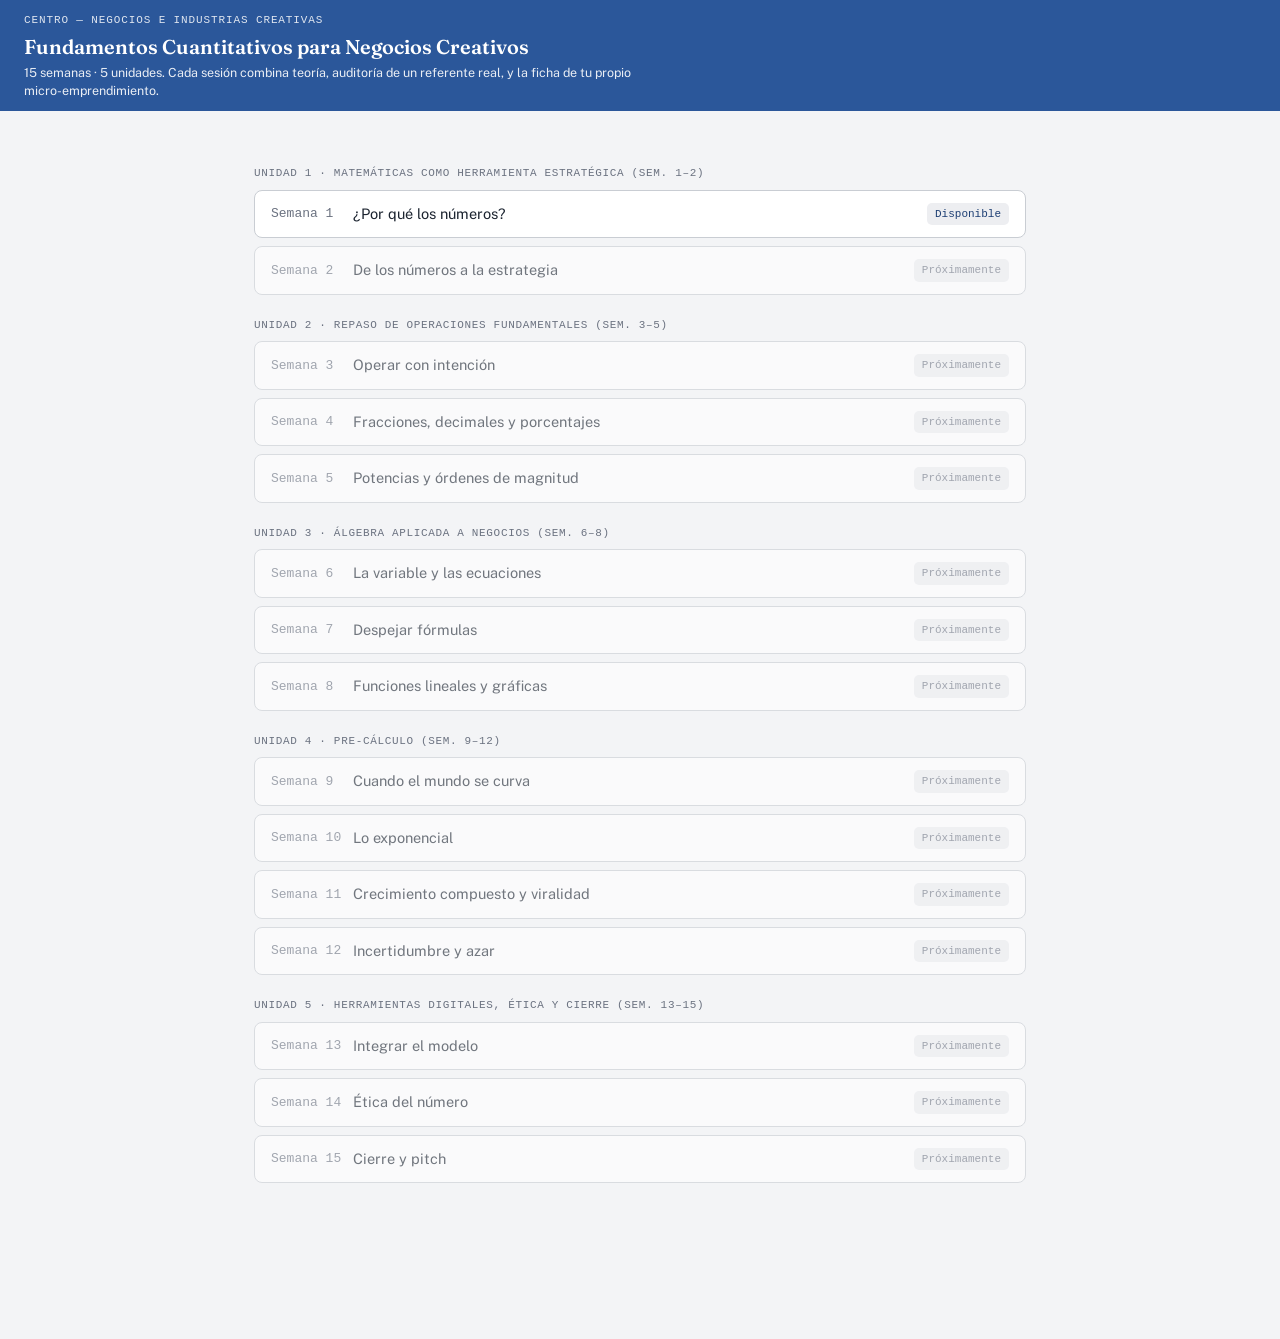
==== index.html @ 461d400e "first load" ====
<!DOCTYPE html>
<html lang="es">
<head>
<meta charset="UTF-8">
<meta name="viewport" content="width=device-width, initial-scale=1.0">
<title>Fundamentos Cuantitativos para Negocios Creativos</title>
<link rel="preconnect" href="https://fonts.googleapis.com">
<link href="https://fonts.googleapis.com/css2?family=Fraunces:opsz,wght@9..144,400;9..144,600;9..144,700&family=Public+Sans:wght@400;500;600&display=swap" rel="stylesheet">
<link rel="stylesheet" href="assets/styles.css">
<style>
  .landing-main{ max-width:820px; margin:0 auto; padding:32px 24px 60px; }
  .landing-header{ padding:22px 24px; }
  .unidad-label{
    font-family:'IBM Plex Mono',monospace;
    font-size:11px;
    letter-spacing:.06em;
    text-transform:uppercase;
    color:var(--gris-nota);
    margin:22px 0 8px;
  }
  .lista-semanas{ display:flex; flex-direction:column; gap:8px; }
  .semana-item{
    display:flex;
    align-items:center;
    justify-content:space-between;
    gap:12px;
    padding:12px 16px;
    background:#fff;
    border:1px solid var(--linea);
    border-radius:8px;
    text-decoration:none;
    color:var(--tinta);
    transition:border-color .15s ease;
  }
  .semana-item.disponible:hover{ border-color:var(--azul); }
  .semana-item .num{
    font-family:'IBM Plex Mono',monospace;
    color:var(--gris-nota);
    font-size:13px;
    min-width:70px;
  }
  .semana-item .titulo{ flex:1; font-size:14.5px; }
  .semana-item .estado{
    font-family:'IBM Plex Mono',monospace;
    font-size:11px;
    padding:3px 8px;
    border-radius:5px;
  }
  .estado.listo{ background:var(--nota-fondo); color:var(--azul-oscuro); }
  .estado.pendiente{ background:var(--nota-fondo); color:var(--gris-nota); }
  .semana-item.pendiente{ cursor:default; opacity:.6; pointer-events:none; }
</style>
</head>
<body>

<header class="top landing-header">
  <div class="eyebrow">CENTRO — Negocios e Industrias Creativas</div>
  <h1>Fundamentos Cuantitativos para Negocios Creativos</h1>
  <div class="sub">15 semanas · 5 unidades. Cada sesión combina teoría, auditoría de un referente real, y la ficha de tu propio micro-emprendimiento.</div>
</header>

<main class="landing-main">

  <div class="unidad-label">Unidad 1 · Matemáticas como herramienta estratégica (sem. 1–2)</div>
  <div class="lista-semanas">
    <a href="semana-01/index.html" class="semana-item disponible">
      <span class="num">Semana 1</span>
      <span class="titulo">¿Por qué los números?</span>
      <span class="estado listo">Disponible</span>
    </a>
    <div class="semana-item pendiente">
      <span class="num">Semana 2</span>
      <span class="titulo">De los números a la estrategia</span>
      <span class="estado pendiente">Próximamente</span>
    </div>
  </div>

  <div class="unidad-label">Unidad 2 · Repaso de operaciones fundamentales (sem. 3–5)</div>
  <div class="lista-semanas">
    <div class="semana-item pendiente"><span class="num">Semana 3</span><span class="titulo">Operar con intención</span><span class="estado pendiente">Próximamente</span></div>
    <div class="semana-item pendiente"><span class="num">Semana 4</span><span class="titulo">Fracciones, decimales y porcentajes</span><span class="estado pendiente">Próximamente</span></div>
    <div class="semana-item pendiente"><span class="num">Semana 5</span><span class="titulo">Potencias y órdenes de magnitud</span><span class="estado pendiente">Próximamente</span></div>
  </div>

  <div class="unidad-label">Unidad 3 · Álgebra aplicada a negocios (sem. 6–8)</div>
  <div class="lista-semanas">
    <div class="semana-item pendiente"><span class="num">Semana 6</span><span class="titulo">La variable y las ecuaciones</span><span class="estado pendiente">Próximamente</span></div>
    <div class="semana-item pendiente"><span class="num">Semana 7</span><span class="titulo">Despejar fórmulas</span><span class="estado pendiente">Próximamente</span></div>
    <div class="semana-item pendiente"><span class="num">Semana 8</span><span class="titulo">Funciones lineales y gráficas</span><span class="estado pendiente">Próximamente</span></div>
  </div>

  <div class="unidad-label">Unidad 4 · Pre-cálculo (sem. 9–12)</div>
  <div class="lista-semanas">
    <div class="semana-item pendiente"><span class="num">Semana 9</span><span class="titulo">Cuando el mundo se curva</span><span class="estado pendiente">Próximamente</span></div>
    <div class="semana-item pendiente"><span class="num">Semana 10</span><span class="titulo">Lo exponencial</span><span class="estado pendiente">Próximamente</span></div>
    <div class="semana-item pendiente"><span class="num">Semana 11</span><span class="titulo">Crecimiento compuesto y viralidad</span><span class="estado pendiente">Próximamente</span></div>
    <div class="semana-item pendiente"><span class="num">Semana 12</span><span class="titulo">Incertidumbre y azar</span><span class="estado pendiente">Próximamente</span></div>
  </div>

  <div class="unidad-label">Unidad 5 · Herramientas digitales, ética y cierre (sem. 13–15)</div>
  <div class="lista-semanas">
    <div class="semana-item pendiente"><span class="num">Semana 13</span><span class="titulo">Integrar el modelo</span><span class="estado pendiente">Próximamente</span></div>
    <div class="semana-item pendiente"><span class="num">Semana 14</span><span class="titulo">Ética del número</span><span class="estado pendiente">Próximamente</span></div>
    <div class="semana-item pendiente"><span class="num">Semana 15</span><span class="titulo">Cierre y pitch</span><span class="estado pendiente">Próximamente</span></div>
  </div>

</main>

</body>
</html>
---- assets/styles.css ----
/* Fundamentos Cuantitativos para Negocios Creativos — CENTRO */
/* Estilos compartidos de marca para todas las sesiones */

:root{
    --azul:#2B579A;
    --azul-oscuro:#1D3E73;
    --naranja:#E8792F;
    --naranja-oscuro:#C9601D;
    --tinta:#1C2430;
    --papel:#F3F4F6;
    --papel-carta:#FFFFFF;
    --linea:#C9CDD3;
    --gris-nota:#6B7280;
    --nota-fondo:#EDEEF1;
    --radio:10px;
  }
  *{box-sizing:border-box;}
  body{
    margin:0;
    background:var(--papel);
    color:var(--tinta);
    font-family:'Public Sans',sans-serif;
    line-height:1.5;
    padding-bottom:96px;
  }
  h1,h2,h3{
    font-family:'Fraunces',serif;
    font-weight:600;
    margin:0 0 .4em 0;
    color:var(--azul-oscuro);
  }
  .num{ font-family:'IBM Plex Mono',monospace; }

  /* ---------- Header ---------- */
  header.top{
    background:var(--azul);
    color:#fff;
    padding:12px 24px 10px;
  }
  header.top .eyebrow{
    font-family:'IBM Plex Mono',monospace;
    font-size:11px;
    letter-spacing:.08em;
    text-transform:uppercase;
    opacity:.85;
    margin-bottom:3px;
  }
  header.top h1{ color:#fff; font-size:20px; margin-bottom:2px;}
  header.top .sub{ font-size:12.5px; opacity:.9; max-width:640px;}
  .alumno-field{
    margin-top:8px;
    display:flex;
    align-items:center;
    gap:8px;
    flex-wrap:wrap;
  }
  .alumno-field label{ font-size:13px; opacity:.9;}
  .alumno-field input{
    background:rgba(255,255,255,.12);
    border:1px solid rgba(255,255,255,.4);
    border-radius:6px;
    padding:7px 10px;
    color:#fff;
    font-family:'Public Sans',sans-serif;
    font-size:14px;
    min-width:220px;
  }
  .alumno-field input::placeholder{ color:rgba(255,255,255,.65);}

  /* ---------- Tabs ---------- */
  nav.tabs{
    display:flex;
    gap:4px;
    padding:0 24px;
    background:var(--azul);
    border-bottom:3px solid var(--naranja);
  }
  nav.tabs button{
    font-family:'Fraunces',serif;
    font-size:14px;
    font-weight:600;
    padding:8px 16px;
    background:rgba(255,255,255,.08);
    color:rgba(255,255,255,.75);
    border:none;
    border-radius:8px 8px 0 0;
    cursor:pointer;
    transition:background .15s ease,color .15s ease;
  }
  nav.tabs button.active{
    background:var(--papel);
    color:var(--azul-oscuro);
  }
  nav.tabs button:focus-visible{ outline:3px solid var(--naranja); outline-offset:-3px;}

  .progreso-bar{
    padding:6px 24px;
    background:#fff;
    border-bottom:1px solid var(--linea);
    display:flex;
    align-items:center;
    gap:10px;
    font-family:'IBM Plex Mono',monospace;
    font-size:12px;
    color:var(--gris-nota);
  }
  .progreso-track{
    flex:1;
    max-width:220px;
    height:6px;
    background:var(--linea);
    border-radius:99px;
    overflow:hidden;
  }
  .progreso-fill{
    height:100%;
    background:var(--naranja);
    transition:width .3s ease;
  }

  main{ max-width:1080px; margin:0 auto; padding:16px 24px 0;}
  section.panel{ display:none; }
  section.panel.active{ display:block; }

  .grid-two{
    display:grid;
    grid-template-columns:1fr 1fr;
    gap:14px;
    align-items:start;
  }
  @media (max-width:820px){
    .grid-two{ grid-template-columns:1fr; }
  }

  .grid-two-parejo{ align-items:stretch; }
  .grid-two-parejo .card{ display:flex; flex-direction:column; }

  .card{
    background:var(--papel-carta);
    border:1px solid var(--linea);
    border-radius:var(--radio);
    padding:13px 16px;
  }
  .card h3{ font-size:15px; margin-bottom:6px; }
  .card .fuente{
    font-size:11.5px;
    color:var(--gris-nota);
    font-style:italic;
    margin-top:7px;
    border-top:1px dashed var(--linea);
    padding-top:6px;
  }
  .card .fuente a{ color:var(--azul); font-style:normal; }
  .card p{ margin:0 0 6px 0; font-size:13.5px;}

  .ejemplo-tag{
    display:inline-block;
    font-family:'IBM Plex Mono',monospace;
    font-size:10.5px;
    letter-spacing:.05em;
    text-transform:uppercase;
    background:var(--nota-fondo);
    color:var(--gris-nota);
    padding:2px 7px;
    border-radius:5px;
  }

  label.field-label{
    display:block;
    font-size:13px;
    font-weight:600;
    margin:9px 0 4px;
    color:var(--azul-oscuro);
  }
  label.field-label .hint{
    display:block;
    font-weight:400;
    font-size:12.5px;
    color:var(--gris-nota);
    margin-top:2px;
  }
  input[type="text"], input[type="number"], textarea{
    width:100%;
    border:1px solid var(--linea);
    border-radius:7px;
    padding:9px 11px;
    font-family:'Public Sans',sans-serif;
    font-size:14.5px;
    color:var(--tinta);
    background:#fff;
  }
  textarea{ min-height:64px; resize:vertical; }
  input:focus-visible, textarea:focus-visible, button:focus-visible{
    outline:3px solid var(--naranja);
    outline-offset:1px;
  }

  input[type="range"]{
    width:100%;
    accent-color:var(--azul);
    margin-top:4px;
  }
  .slider-row{ margin:8px 0;}
  .slider-row .valores{
    display:flex;
    justify-content:space-between;
    font-family:'IBM Plex Mono',monospace;
    font-size:13px;
    color:var(--azul-oscuro);
    margin-bottom:2px;
  }
  .slider-row .banda{
    font-size:11px;
    color:var(--gris-nota);
    margin-top:2px;
  }

  /* ---------- Ticket / recibo ---------- */
  .ticket-wrap{ margin-top:10px; }
  .ticket{
    background:#fff;
    border:1px solid var(--linea);
    border-radius:2px;
    padding:12px 14px 10px;
    font-family:'IBM Plex Mono',monospace;
    font-size:13px;
    position:relative;
    box-shadow:0 2px 0 rgba(0,0,0,.03);
  }
  .ticket::before{
    content:"";
    position:absolute;
    top:-1px; left:0; right:0; height:8px;
    background-image:radial-gradient(circle at 6px 4px, var(--papel) 4px, transparent 4.5px);
    background-size:12px 8px;
    background-repeat:repeat-x;
  }
  .ticket .titulo-ticket{
    text-align:center;
    font-weight:600;
    letter-spacing:.06em;
    text-transform:uppercase;
    font-size:12px;
    color:var(--azul-oscuro);
    margin-bottom:10px;
  }
  .ticket .fila{
    display:flex;
    justify-content:space-between;
    padding:3px 0;
  }
  .ticket .fila.total{
    border-top:1px dashed var(--linea);
    margin-top:6px;
    padding-top:8px;
    font-weight:600;
    color:var(--naranja-oscuro);
  }
  .ticket .formula{
    font-size:11.5px;
    color:var(--gris-nota);
    text-align:center;
    margin-top:10px;
    font-family:'Public Sans',sans-serif;
    font-style:italic;
  }

  /* ---------- Desplegable de material de referencia ---------- */
  .ref-colapsable{ cursor:default; }
  .ref-colapsable summary{
    cursor:pointer;
    list-style:none;
    font-family:'Fraunces',serif;
    font-weight:600;
    font-size:15px;
    color:var(--azul-oscuro);
    display:flex;
    align-items:center;
    gap:8px;
    padding:2px 0;
  }
  .ref-colapsable summary::-webkit-details-marker{ display:none; }
  .ref-colapsable summary::before{
    content:"▸";
    color:var(--naranja);
    font-size:13px;
    transition:transform .15s ease;
  }
  .ref-colapsable[open] summary::before{ transform:rotate(90deg); }
  .ref-colapsable .resumen-corto{
    font-family:'Public Sans',sans-serif;
    font-weight:400;
    font-size:12.5px;
    color:var(--gris-nota);
  }
  .ref-colapsable .ref-contenido{ margin-top:8px; }

  /* ---------- Ícono de advertencia con tooltip ---------- */
  .warning-icon{
    display:none;
    position:relative;
    margin-left:6px;
    color:var(--naranja-oscuro);
    cursor:help;
    font-size:13px;
  }
  .warning-icon.visible{ display:inline-block; }
  .warning-icon .tooltip-texto{
    visibility:hidden;
    opacity:0;
    position:absolute;
    right:0;
    top:130%;
    width:220px;
    background:#fff;
    border:1px solid var(--linea);
    border-radius:6px;
    padding:8px 10px;
    font-size:12px;
    line-height:1.4;
    color:var(--tinta);
    font-family:'Public Sans',sans-serif;
    font-weight:400;
    text-align:left;
    box-shadow:0 4px 12px rgba(0,0,0,.15);
    z-index:30;
    transition:opacity .15s ease;
  }
  .warning-icon:hover .tooltip-texto,
  .warning-icon:focus .tooltip-texto{
    visibility:visible;
    opacity:1;
  }

  .reflexion-card{ margin-top:12px; }

  /* ---------- Tres tickets, en fila horizontal ---------- */
  .tickets-trio{
    display:grid;
    grid-template-columns:1fr 1.15fr 1fr;
    gap:10px;
    align-items:start;
    margin-top:8px;
  }
  @media (max-width:820px){
    .tickets-trio{ grid-template-columns:1fr; }
  }
  .ticket-fijo{ opacity:.88; }
  .ticket-fijo .titulo-ticket{ color:var(--gris-nota); }
  .ticket-editable{ border-color:var(--azul); box-shadow:0 0 0 2px rgba(43,87,154,.08); }
  .ticket-caption{
    font-size:12px;
    color:var(--gris-nota);
    margin:5px 4px 0;
    text-align:center;
    font-style:italic;
  }

  .grafica-columna{ display:flex; flex-direction:column; gap:10px; }

  /* ---------- Gráfico de barras ---------- */
  .barchart{ width:100%; height:auto; }
  .bar-label{
    font-family:'Public Sans',sans-serif;
    font-size:11px;
    fill:var(--tinta);
  }
  .bar-value{
    font-family:'IBM Plex Mono',monospace;
    font-size:11px;
    font-weight:600;
    fill:var(--azul-oscuro);
    text-anchor:end;
  }
  .bar-track{ fill:var(--nota-fondo); }
  .bar-fill-fijo{ fill:var(--gris-nota); opacity:.55; }
  .bar-fill-editable{ fill:var(--azul); }

  /* ---------- Gauge ---------- */
  .gauge-wrap{ margin:0; }
  .gauge-etiquetas{
    display:flex;
    justify-content:space-between;
    font-size:12px;
    color:var(--gris-nota);
    margin-bottom:4px;
  }
  .gauge-track{
    position:relative;
    height:10px;
    background:var(--nota-fondo);
    border:1px solid var(--linea);
    border-radius:99px;
  }
  .gauge-marcador{
    position:absolute;
    top:-4px;
    width:18px; height:18px;
    border-radius:50%;
    background:var(--azul);
    border:2px solid #fff;
    box-shadow:0 1px 4px rgba(0,0,0,.25);
    transform:translateX(-50%);
    transition:left .2s ease;
  }
  .gauge-fuera{
    font-size:12px;
    color:var(--naranja-oscuro);
    margin-top:6px;
    text-align:center;
    min-height:16px;
  }

  /* ---------- Botón flotante ---------- */
  .fab{
    position:fixed;
    bottom:22px; right:22px;
    background:var(--naranja);
    color:#fff;
    border:none;
    border-radius:99px;
    padding:14px 22px;
    font-family:'Fraunces',serif;
    font-weight:600;
    font-size:15px;
    cursor:pointer;
    box-shadow:0 6px 16px rgba(232,121,47,.4);
    display:flex;
    align-items:center;
    gap:8px;
    transition:transform .15s ease, background .15s ease;
  }
  .fab:hover{ background:var(--naranja-oscuro); transform:translateY(-1px); }

  .footer-nota{
    text-align:center;
    font-size:12px;
    color:var(--gris-nota);
    padding:26px 24px 8px;
  }

  /* ---------- Acordeón ---------- */
  .acordeon{
    max-width:1080px;
    margin:36px auto 0;
    padding:0 24px;
  }
  .acordeon details{
    background:#fff;
    border:1px solid var(--linea);
    border-radius:var(--radio);
    margin-bottom:10px;
    padding:2px 16px;
  }
  .acordeon summary{
    font-family:'Fraunces',serif;
    font-weight:600;
    font-size:15px;
    color:var(--azul-oscuro);
    padding:12px 0;
    cursor:pointer;
    list-style:none;
    display:flex;
    align-items:center;
    gap:8px;
  }
  .acordeon summary::-webkit-details-marker{ display:none; }
  .acordeon summary::before{
    content:"+";
    color:var(--naranja);
    font-size:18px;
    width:16px;
  }
  .acordeon details[open] summary::before{ content:"–"; }
  .acordeon-contenido{
    padding:0 0 16px;
    font-size:14px;
  }
  .rubrica-tabla{
    width:100%;
    border-collapse:collapse;
    margin-top:10px;
    font-size:13px;
  }
  .rubrica-tabla th, .rubrica-tabla td{
    border:1px solid var(--linea);
    padding:8px 10px;
    text-align:left;
    vertical-align:top;
  }
  .rubrica-tabla th{
    background:var(--nota-fondo);
    color:var(--azul-oscuro);
    font-family:'Public Sans',sans-serif;
  }
  .bib-lista{
    margin:8px 0 0;
    padding-left:20px;
    font-size:13.5px;
  }
  .bib-lista li{ margin-bottom:6px; }
  .bib-lista a{ color:var(--azul); }

  @media (prefers-reduced-motion: reduce){
    *{ transition:none !important; }
  }
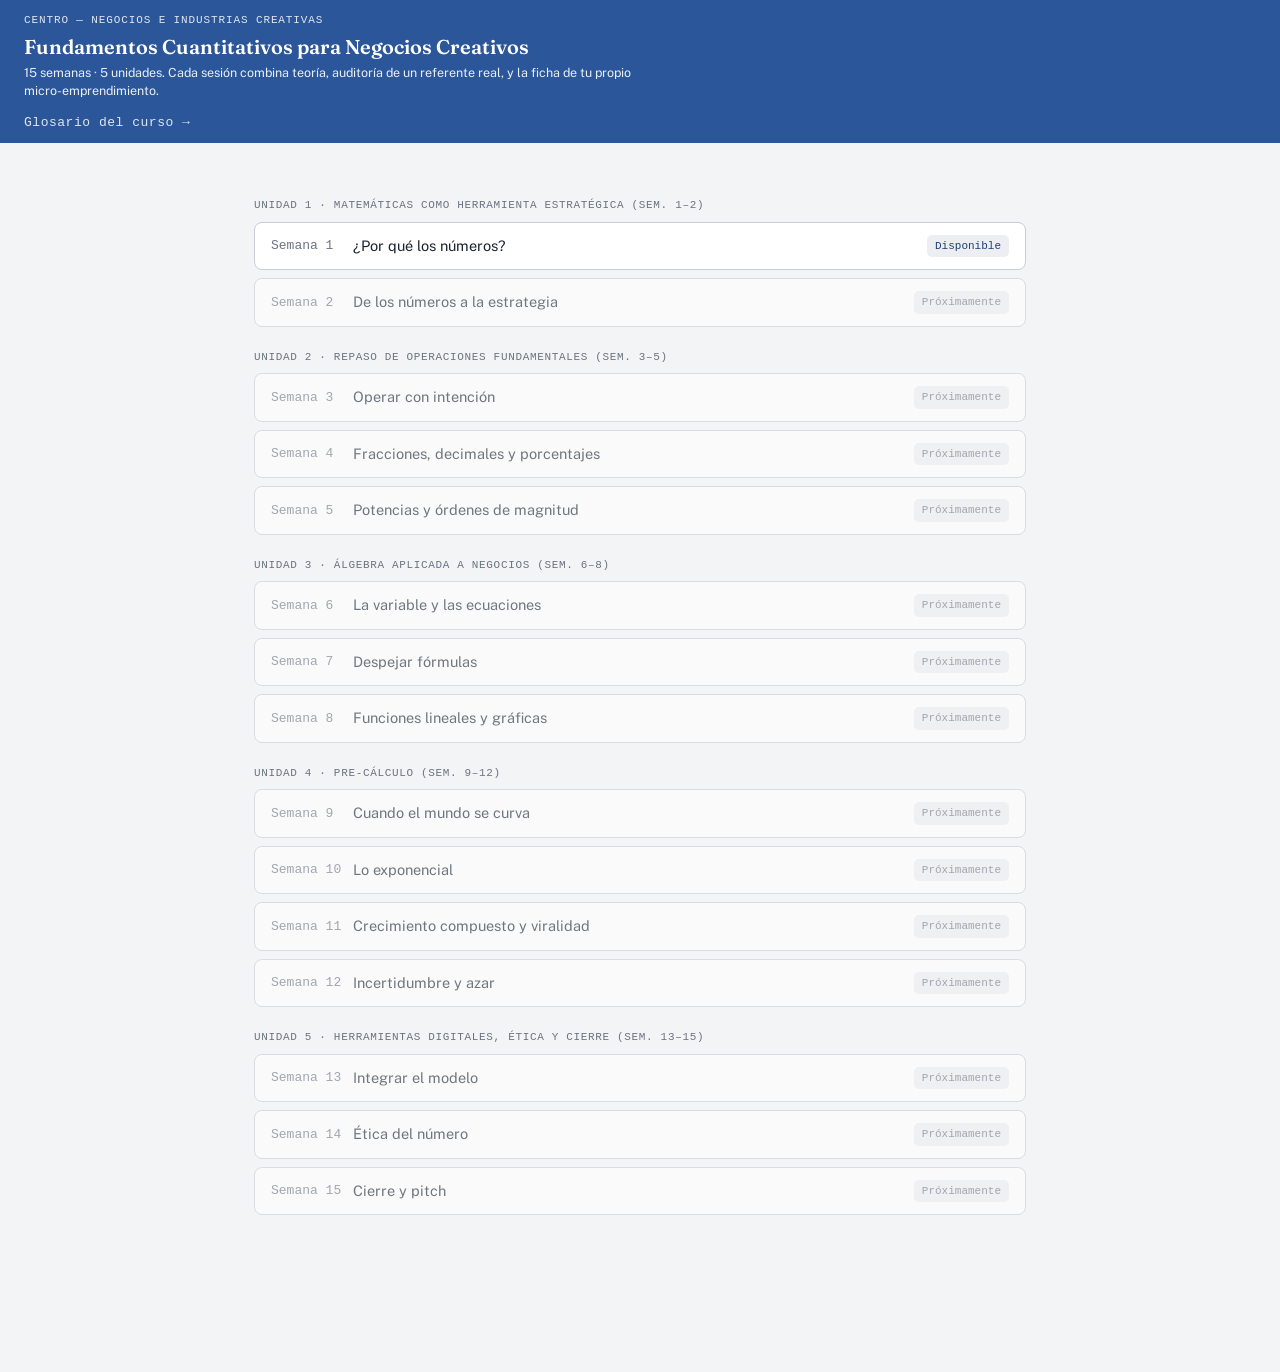
==== commit 0efedb67: "config" ====
--- a/index.html
+++ b/index.html
@@ -49,6 +49,19 @@
   .estado.listo{ background:var(--nota-fondo); color:var(--azul-oscuro); }
   .estado.pendiente{ background:var(--nota-fondo); color:var(--gris-nota); }
   .semana-item.pendiente{ cursor:default; opacity:.6; pointer-events:none; }
+  .glosario-link{
+    display:inline-flex;
+    align-items:center;
+    gap:6px;
+    margin-top:12px;
+    font-size:13px;
+    color:#fff;
+    opacity:.85;
+    text-decoration:none;
+    font-family:'IBM Plex Mono',monospace;
+    letter-spacing:.04em;
+  }
+  .glosario-link:hover{ opacity:1; text-decoration:underline; }
 </style>
 </head>
 <body>
@@ -57,6 +70,7 @@
   <div class="eyebrow">CENTRO — Negocios e Industrias Creativas</div>
   <h1>Fundamentos Cuantitativos para Negocios Creativos</h1>
   <div class="sub">15 semanas · 5 unidades. Cada sesión combina teoría, auditoría de un referente real, y la ficha de tu propio micro-emprendimiento.</div>
+  <a href="glosario/index.html" class="glosario-link">Glosario del curso →</a>
 </header>
 
 <main class="landing-main">
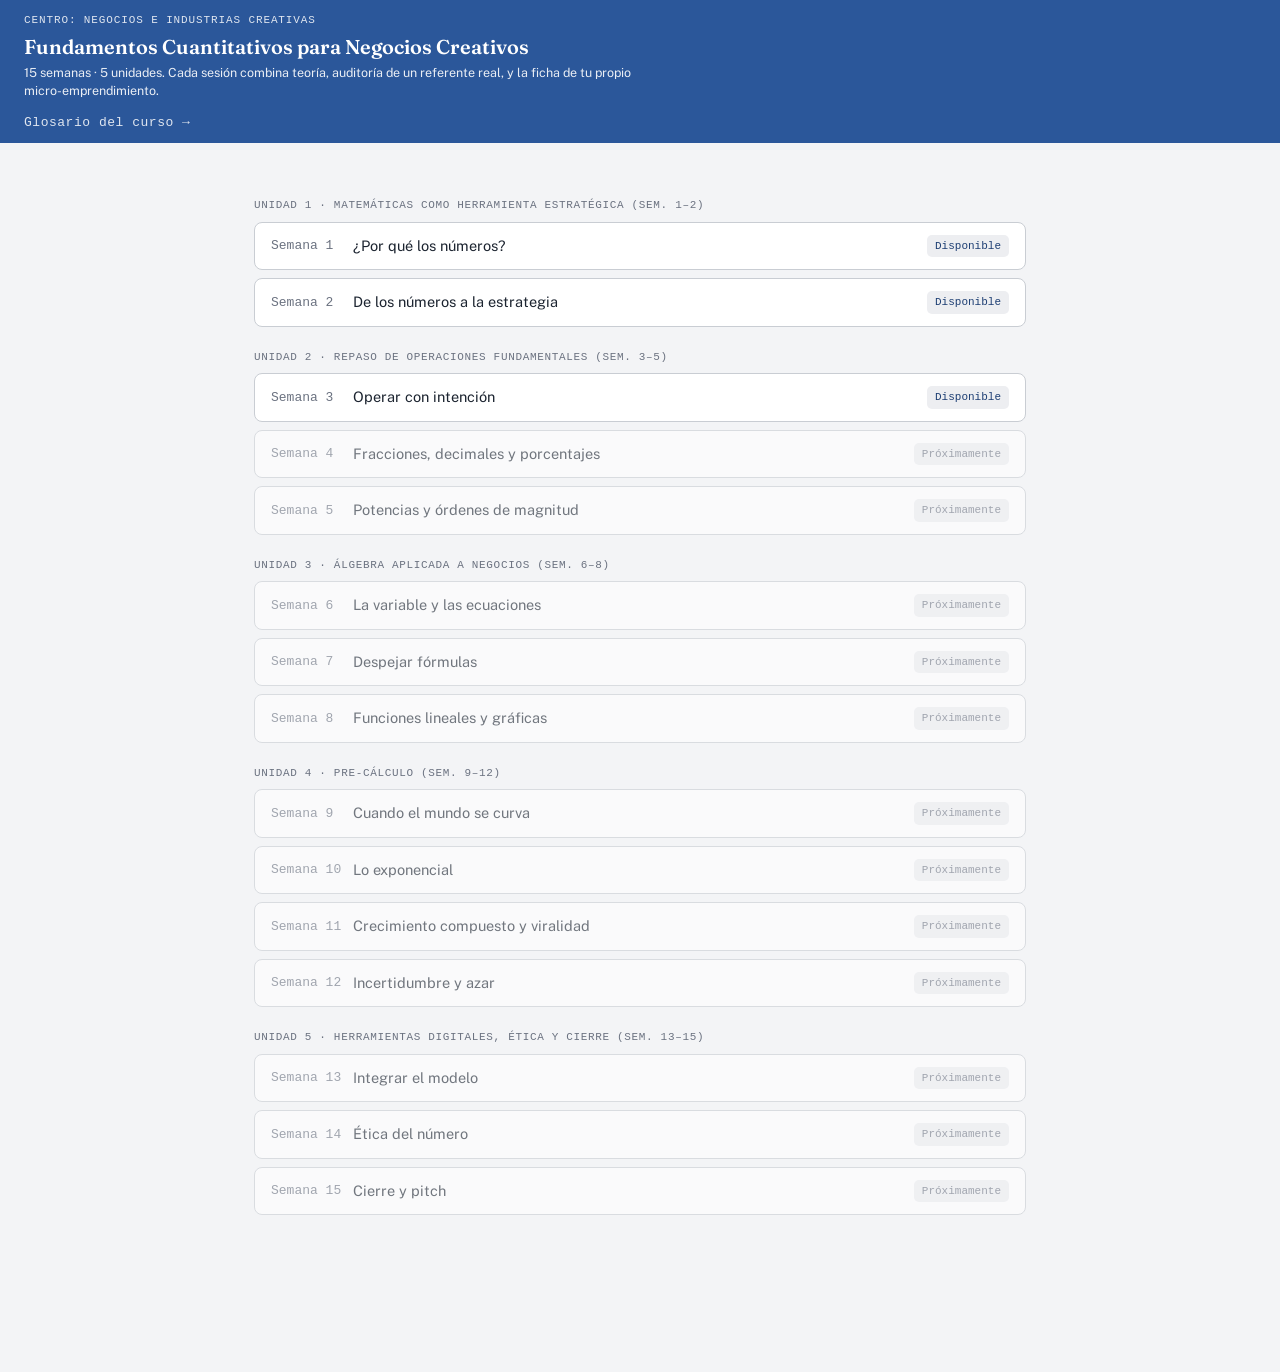
==== commit 505b768f: "S2 y 3" ====
--- a/index.html
+++ b/index.html
@@ -67,7 +67,7 @@
 <body>
 
 <header class="top landing-header">
-  <div class="eyebrow">CENTRO — Negocios e Industrias Creativas</div>
+  <div class="eyebrow">CENTRO: Negocios e Industrias Creativas</div>
   <h1>Fundamentos Cuantitativos para Negocios Creativos</h1>
   <div class="sub">15 semanas · 5 unidades. Cada sesión combina teoría, auditoría de un referente real, y la ficha de tu propio micro-emprendimiento.</div>
   <a href="glosario/index.html" class="glosario-link">Glosario del curso →</a>
@@ -82,16 +82,16 @@
       <span class="titulo">¿Por qué los números?</span>
       <span class="estado listo">Disponible</span>
     </a>
-    <div class="semana-item pendiente">
+    <a href="semana-02/index.html" class="semana-item disponible">
       <span class="num">Semana 2</span>
       <span class="titulo">De los números a la estrategia</span>
-      <span class="estado pendiente">Próximamente</span>
-    </div>
+      <span class="estado listo">Disponible</span>
+    </a>
   </div>
 
   <div class="unidad-label">Unidad 2 · Repaso de operaciones fundamentales (sem. 3–5)</div>
   <div class="lista-semanas">
-    <div class="semana-item pendiente"><span class="num">Semana 3</span><span class="titulo">Operar con intención</span><span class="estado pendiente">Próximamente</span></div>
+    <a href="semana-03/index.html" class="semana-item disponible"><span class="num">Semana 3</span><span class="titulo">Operar con intención</span><span class="estado listo">Disponible</span></a>
     <div class="semana-item pendiente"><span class="num">Semana 4</span><span class="titulo">Fracciones, decimales y porcentajes</span><span class="estado pendiente">Próximamente</span></div>
     <div class="semana-item pendiente"><span class="num">Semana 5</span><span class="titulo">Potencias y órdenes de magnitud</span><span class="estado pendiente">Próximamente</span></div>
   </div>
--- a/assets/styles.css
+++ b/assets/styles.css
@@ -1,4 +1,4 @@
-/* Fundamentos Cuantitativos para Negocios Creativos — CENTRO */
+/* Fundamentos Cuantitativos para Negocios Creativos: CENTRO */
 /* Estilos compartidos de marca para todas las sesiones */
 
 :root{
@@ -31,6 +31,21 @@
   }
   .num{ font-family:'IBM Plex Mono',monospace; }
 
+  /* ---------- Back nav ---------- */
+  .nav-back{
+    display:inline-flex;
+    align-items:center;
+    gap:4px;
+    font-family:'IBM Plex Mono',monospace;
+    font-size:11px;
+    letter-spacing:.05em;
+    text-transform:uppercase;
+    color:rgba(255,255,255,.7);
+    text-decoration:none;
+    margin-bottom:8px;
+  }
+  .nav-back:hover{ color:#fff; }
+
   /* ---------- Header ---------- */
   header.top{
     background:var(--azul);
@@ -445,6 +460,73 @@
     margin:36px auto 0;
     padding:0 24px;
   }
+  .acordeon.acordeon-col{
+    max-width:none;
+    margin:0;
+    padding:0;
+    display:flex;
+    flex-direction:column;
+  }
+  .acordeon.acordeon-col details{
+    display:flex;
+    flex-direction:column;
+    flex:1;
+  }
+  .acordeon.acordeon-col .acordeon-contenido{
+    display:flex;
+    flex-direction:column;
+    flex:1;
+  }
+  .acordeon.acordeon-col .reflexion-bloque{
+    margin-top:auto;
+    padding-top:10px;
+  }
+  .entrega-nota{
+    font-size:12.5px;
+    color:var(--naranja-oscuro);
+    background:#fff8ec;
+    border-left:3px solid var(--naranja);
+    padding:8px 12px;
+    border-radius:0 6px 6px 0;
+    margin:0 0 14px;
+    line-height:1.5;
+  }
+
+  /* ---------- Formulario de reflexión (dentro del acordeón) ---------- */
+  .reflexion-instruccion{
+    font-size:12px;
+    color:var(--gris-nota);
+    font-style:italic;
+    margin:10px 0 10px;
+  }
+  .reflexion-item{ margin-bottom:14px; }
+  .reflexion-pregunta{
+    display:block;
+    font-size:13px;
+    margin-bottom:5px;
+    line-height:1.45;
+  }
+  .reflexion-textarea{
+    width:100%;
+    min-height:80px;
+    border:1px solid var(--linea);
+    border-radius:8px;
+    padding:8px 10px;
+    font-family:'Public Sans',sans-serif;
+    font-size:13px;
+    color:var(--tinta);
+    resize:vertical;
+    box-sizing:border-box;
+  }
+  .reflexion-textarea:focus-visible{ outline:2px solid var(--azul); outline-offset:1px; }
+  .reflexion-contador{
+    font-family:'IBM Plex Mono',monospace;
+    font-size:11px;
+    color:var(--gris-nota);
+    margin-top:3px;
+    text-align:right;
+  }
+  .reflexion-contador.ok{ color:#1d7a4e; }
   .acordeon details{
     background:#fff;
     border:1px solid var(--linea);
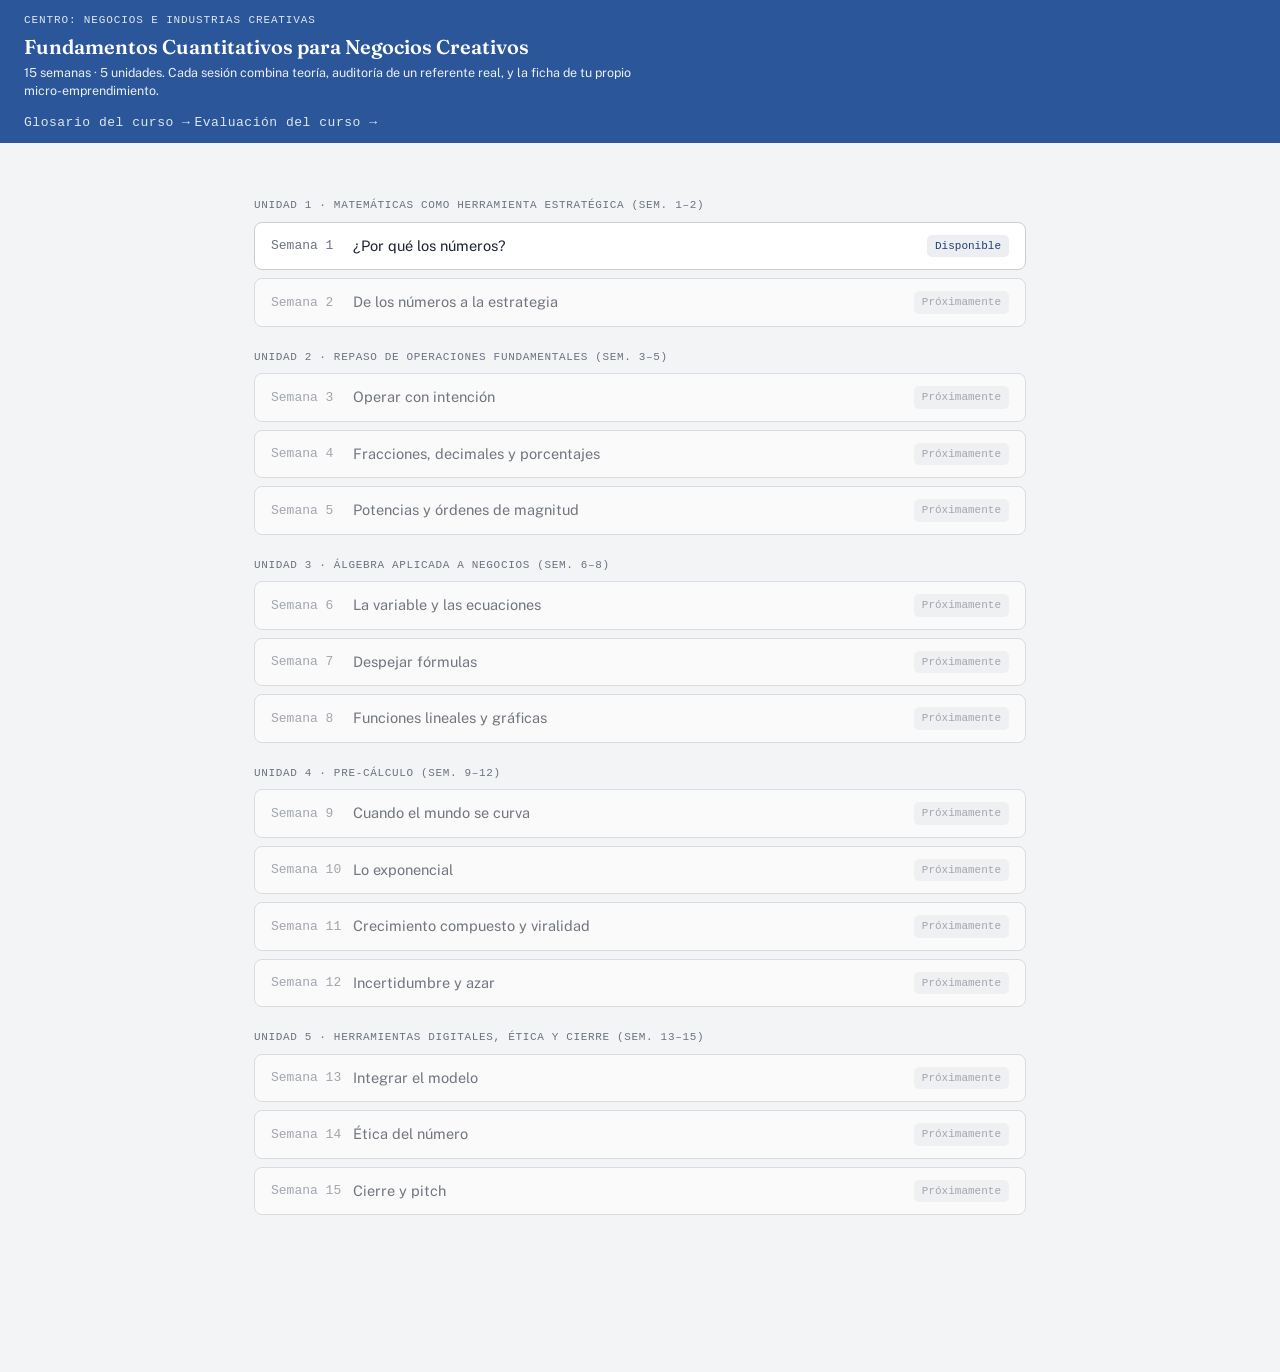
==== commit 0106be64: "S1ok" ====
--- a/index.html
+++ b/index.html
@@ -71,54 +71,20 @@
   <h1>Fundamentos Cuantitativos para Negocios Creativos</h1>
   <div class="sub">15 semanas · 5 unidades. Cada sesión combina teoría, auditoría de un referente real, y la ficha de tu propio micro-emprendimiento.</div>
   <a href="glosario/index.html" class="glosario-link">Glosario del curso →</a>
+  <a href="evaluacion.html" class="glosario-link">Evaluación del curso →</a>
 </header>
 
 <main class="landing-main">
 
-  <div class="unidad-label">Unidad 1 · Matemáticas como herramienta estratégica (sem. 1–2)</div>
-  <div class="lista-semanas">
-    <a href="semana-01/index.html" class="semana-item disponible">
-      <span class="num">Semana 1</span>
-      <span class="titulo">¿Por qué los números?</span>
-      <span class="estado listo">Disponible</span>
-    </a>
-    <a href="semana-02/index.html" class="semana-item disponible">
-      <span class="num">Semana 2</span>
-      <span class="titulo">De los números a la estrategia</span>
-      <span class="estado listo">Disponible</span>
-    </a>
-  </div>
-
-  <div class="unidad-label">Unidad 2 · Repaso de operaciones fundamentales (sem. 3–5)</div>
-  <div class="lista-semanas">
-    <a href="semana-03/index.html" class="semana-item disponible"><span class="num">Semana 3</span><span class="titulo">Operar con intención</span><span class="estado listo">Disponible</span></a>
-    <div class="semana-item pendiente"><span class="num">Semana 4</span><span class="titulo">Fracciones, decimales y porcentajes</span><span class="estado pendiente">Próximamente</span></div>
-    <div class="semana-item pendiente"><span class="num">Semana 5</span><span class="titulo">Potencias y órdenes de magnitud</span><span class="estado pendiente">Próximamente</span></div>
-  </div>
-
-  <div class="unidad-label">Unidad 3 · Álgebra aplicada a negocios (sem. 6–8)</div>
-  <div class="lista-semanas">
-    <div class="semana-item pendiente"><span class="num">Semana 6</span><span class="titulo">La variable y las ecuaciones</span><span class="estado pendiente">Próximamente</span></div>
-    <div class="semana-item pendiente"><span class="num">Semana 7</span><span class="titulo">Despejar fórmulas</span><span class="estado pendiente">Próximamente</span></div>
-    <div class="semana-item pendiente"><span class="num">Semana 8</span><span class="titulo">Funciones lineales y gráficas</span><span class="estado pendiente">Próximamente</span></div>
-  </div>
-
-  <div class="unidad-label">Unidad 4 · Pre-cálculo (sem. 9–12)</div>
-  <div class="lista-semanas">
-    <div class="semana-item pendiente"><span class="num">Semana 9</span><span class="titulo">Cuando el mundo se curva</span><span class="estado pendiente">Próximamente</span></div>
-    <div class="semana-item pendiente"><span class="num">Semana 10</span><span class="titulo">Lo exponencial</span><span class="estado pendiente">Próximamente</span></div>
-    <div class="semana-item pendiente"><span class="num">Semana 11</span><span class="titulo">Crecimiento compuesto y viralidad</span><span class="estado pendiente">Próximamente</span></div>
-    <div class="semana-item pendiente"><span class="num">Semana 12</span><span class="titulo">Incertidumbre y azar</span><span class="estado pendiente">Próximamente</span></div>
-  </div>
-
-  <div class="unidad-label">Unidad 5 · Herramientas digitales, ética y cierre (sem. 13–15)</div>
-  <div class="lista-semanas">
-    <div class="semana-item pendiente"><span class="num">Semana 13</span><span class="titulo">Integrar el modelo</span><span class="estado pendiente">Próximamente</span></div>
-    <div class="semana-item pendiente"><span class="num">Semana 14</span><span class="titulo">Ética del número</span><span class="estado pendiente">Próximamente</span></div>
-    <div class="semana-item pendiente"><span class="num">Semana 15</span><span class="titulo">Cierre y pitch</span><span class="estado pendiente">Próximamente</span></div>
-  </div>
+  <!-- La lista de sesiones se arma desde sesiones.csv, no se edita a mano. -->
+  <div id="listaSesiones"><p style="color:var(--gris-nota);padding:24px 0;">Cargando sesiones…</p></div>
 
 </main>
 
+<script src="assets/sesiones.js"></script>
+<script>
+  FCNC.pintarIndice('listaSesiones');
+</script>
+
 </body>
 </html>
